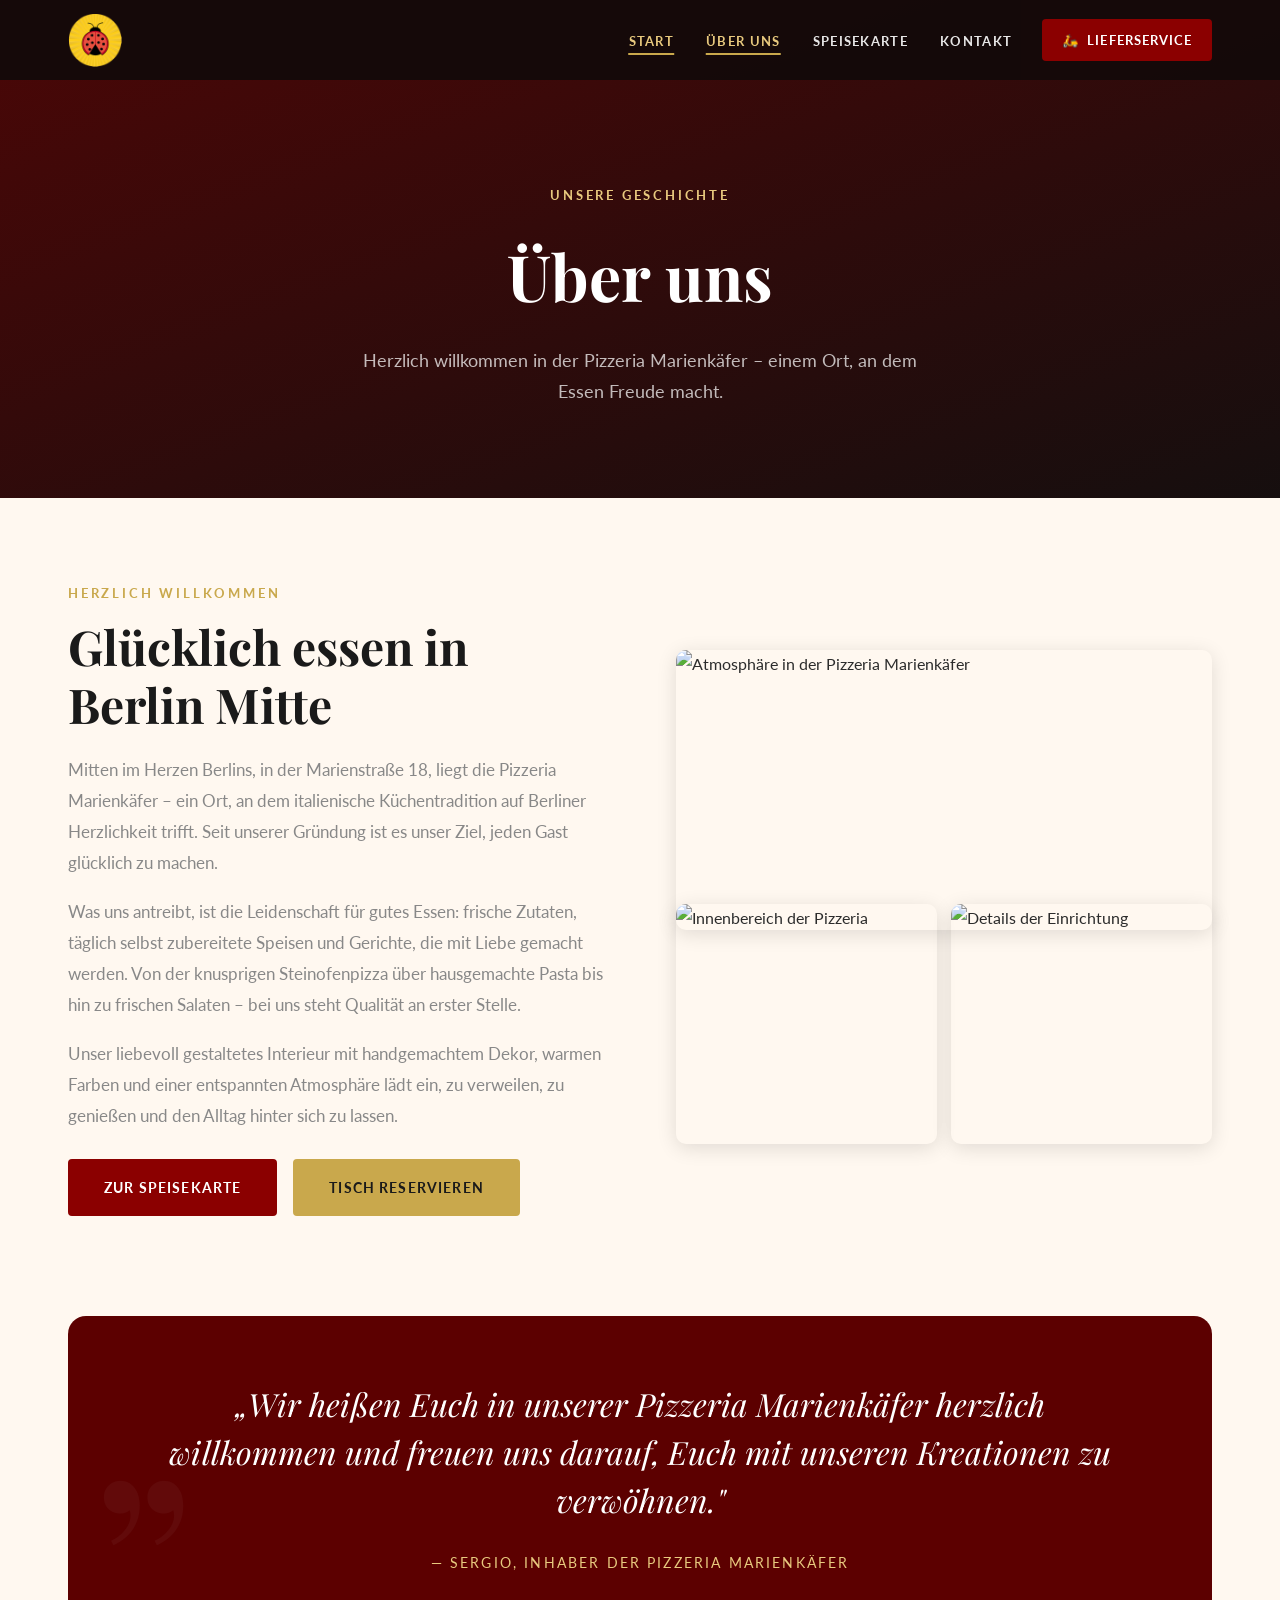
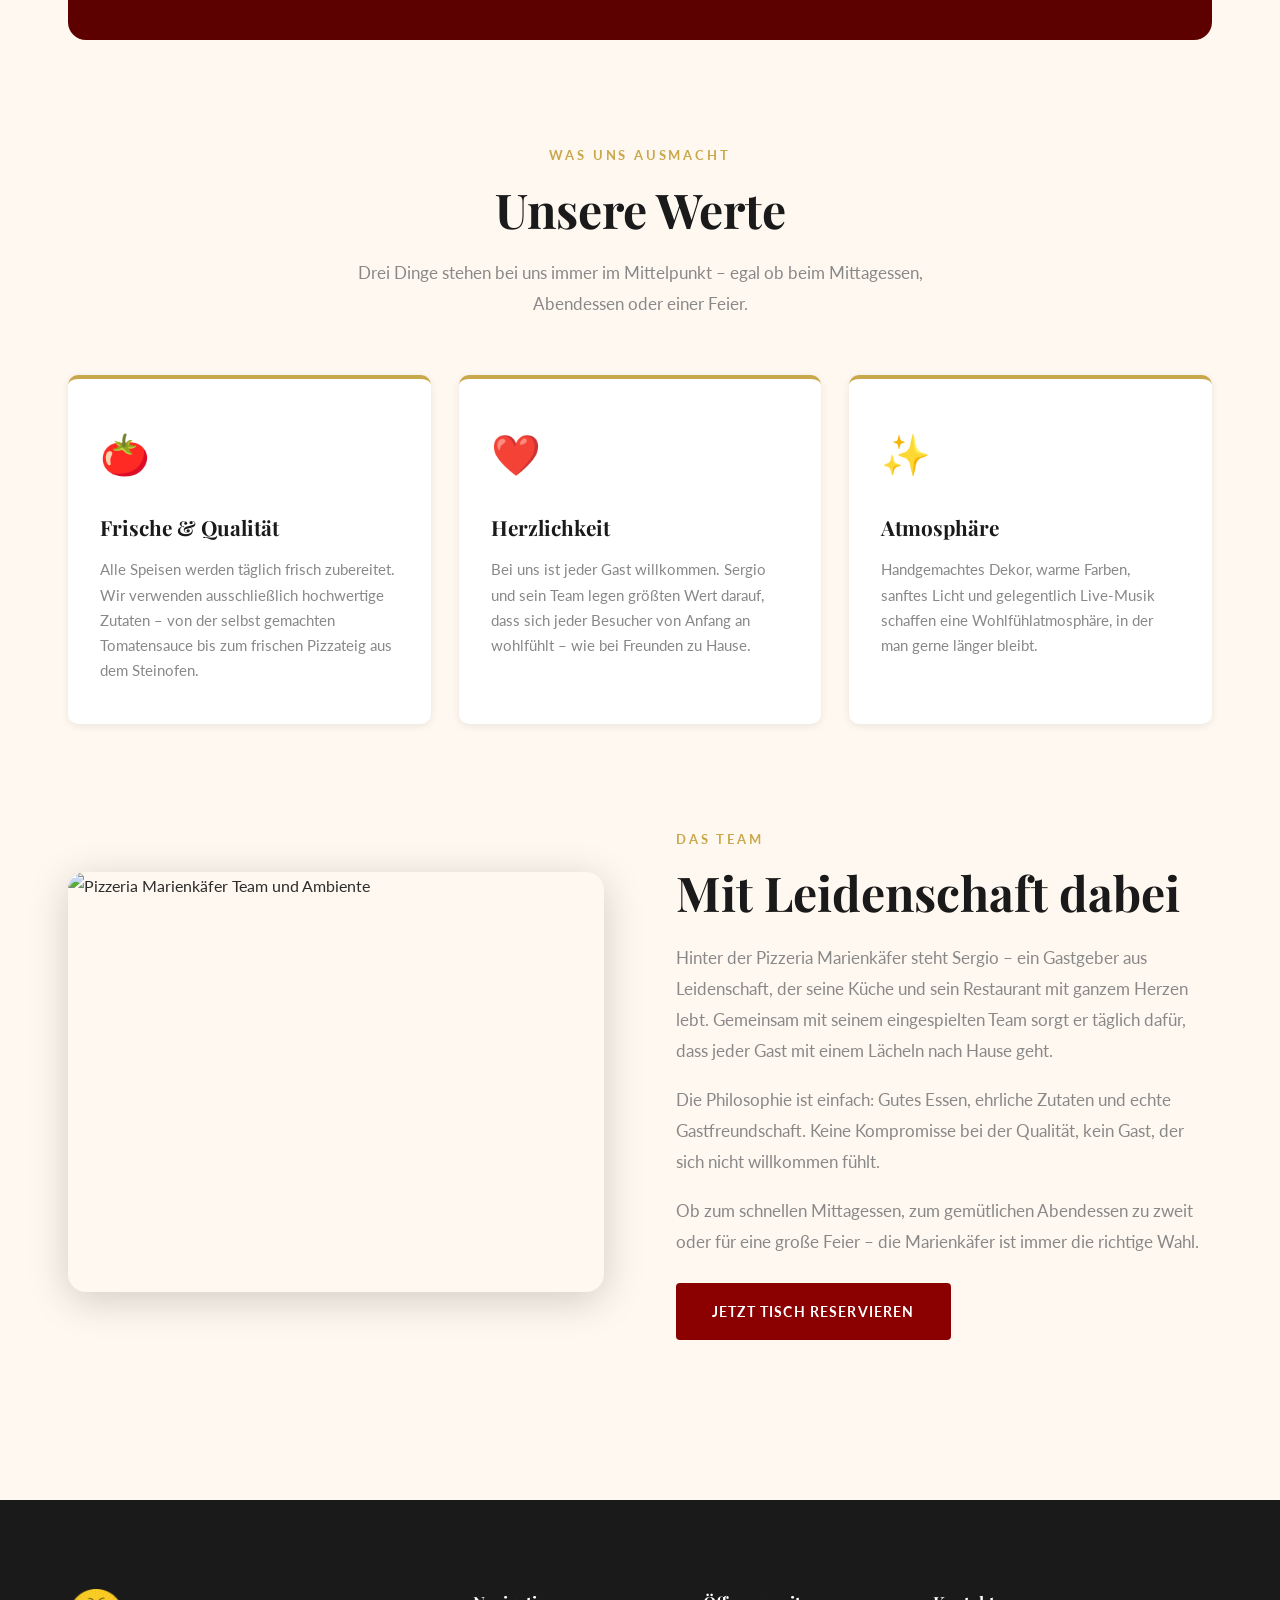
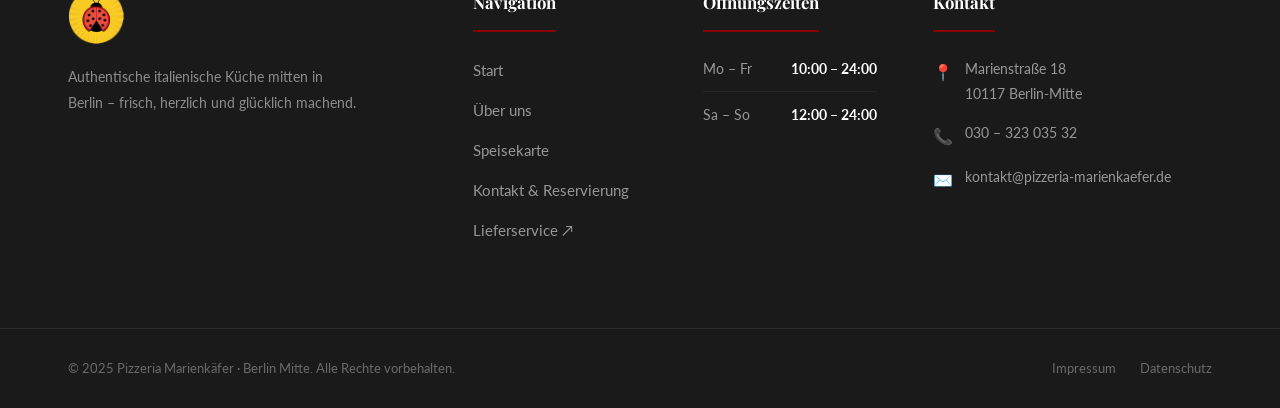
==== about/index.html @ 9558f554 "Initiale Website Pizzeria Marienkäfer Vollständige statische Restaurant-Website mit 6 Seiten: Start," ====
<!DOCTYPE html>
<html lang="de">
<head>
  <meta charset="UTF-8">
  <meta name="viewport" content="width=device-width, initial-scale=1.0">
  <meta name="description" content="Über uns – Pizzeria Marienkäfer Berlin Mitte. Lernen Sie Sergio und sein Team kennen. Frische Küche, herzliche Atmosphäre, mitten in Berlin.">
  <title>Über uns | Pizzeria Marienkäfer Berlin</title>
  <link rel="preconnect" href="https://fonts.googleapis.com">
  <link rel="preconnect" href="https://fonts.gstatic.com" crossorigin>
  <link href="https://fonts.googleapis.com/css2?family=Playfair+Display:ital,wght@0,400;0,600;0,700;1,400&family=Lato:wght@300;400;700&display=swap" rel="stylesheet">
  <link rel="stylesheet" href="../css/style.css">
  <style>
    .about-page { background: var(--bg); padding: 80px 0; }

    .about-intro {
      display: grid;
      grid-template-columns: 1fr 1fr;
      gap: 72px;
      align-items: center;
      margin-bottom: 100px;
    }
    .about-intro-text .section-title { margin-bottom: 20px; }
    .about-intro-text p {
      color: var(--text-muted);
      font-size: 1.05rem;
      margin-bottom: 18px;
      line-height: 1.85;
    }
    .about-intro-images {
      display: grid;
      grid-template-columns: 1fr 1fr;
      grid-template-rows: 240px 240px;
      gap: 14px;
    }
    .about-intro-images img {
      width: 100%; height: 100%;
      object-fit: cover;
      border-radius: var(--radius-md);
      box-shadow: var(--shadow-md);
    }
    .about-intro-images img:first-child {
      grid-column: 1 / -1;
      height: 280px;
    }

    .quote-block {
      background: var(--primary-dark);
      border-radius: var(--radius-lg);
      padding: 64px 80px;
      text-align: center;
      margin-bottom: 100px;
      position: relative;
      overflow: hidden;
    }
    .quote-block::before {
      content: '„';
      font-family: var(--font-heading);
      font-size: 16rem;
      color: rgba(255,255,255,0.04);
      position: absolute;
      top: -40px; left: 20px;
      line-height: 1;
    }
    .quote-block blockquote {
      font-family: var(--font-heading);
      font-style: italic;
      font-size: clamp(1.4rem, 3vw, 2rem);
      color: var(--white);
      line-height: 1.5;
      margin-bottom: 24px;
      position: relative;
      z-index: 1;
    }
    .quote-block cite {
      font-size: 0.9rem;
      color: var(--accent-light);
      font-style: normal;
      letter-spacing: 0.15em;
      text-transform: uppercase;
    }

    .values-section { margin-bottom: 100px; }
    .values-grid {
      display: grid;
      grid-template-columns: repeat(3, 1fr);
      gap: 28px;
      margin-top: 56px;
    }
    .value-card {
      background: var(--white);
      border-radius: var(--radius-md);
      padding: 40px 32px;
      box-shadow: var(--shadow-sm);
      border-top: 4px solid var(--accent);
      transition: all var(--transition);
    }
    .value-card:hover {
      transform: translateY(-6px);
      box-shadow: var(--shadow-md);
    }
    .value-icon { font-size: 2.5rem; margin-bottom: 20px; }
    .value-card h3 {
      font-family: var(--font-heading);
      font-size: 1.3rem;
      color: var(--dark);
      margin-bottom: 12px;
    }
    .value-card p {
      font-size: 0.93rem;
      color: var(--text-muted);
      line-height: 1.7;
    }

    .team-section { margin-bottom: 80px; }
    .team-content {
      display: grid;
      grid-template-columns: 1fr 1fr;
      gap: 72px;
      align-items: center;
    }
    .team-image img {
      width: 100%;
      height: 420px;
      object-fit: cover;
      border-radius: var(--radius-lg);
      box-shadow: var(--shadow-lg);
    }
    .team-text .section-title { margin-bottom: 20px; }
    .team-text p {
      color: var(--text-muted);
      font-size: 1.05rem;
      margin-bottom: 18px;
      line-height: 1.85;
    }

    @media (max-width: 900px) {
      .about-intro   { grid-template-columns: 1fr; }
      .about-intro-images { order: -1; }
      .team-content  { grid-template-columns: 1fr; }
      .values-grid   { grid-template-columns: repeat(2, 1fr); }
      .quote-block   { padding: 48px 32px; }
    }
    @media (max-width: 600px) {
      .values-grid { grid-template-columns: 1fr; }
    }
  </style>
</head>
<body>

  <!-- ===== NAVIGATION ===== -->
  <nav class="navbar solid" id="navbar" role="navigation" aria-label="Hauptnavigation">
    <div class="container">
      <a href="../" class="navbar-brand" aria-label="Zur Startseite">
        <img src="../Bilder/Logo.PNG" alt="Pizzeria Marienkäfer Logo">
      </a>
      <button class="nav-toggle" id="navToggle" aria-expanded="false" aria-label="Menü öffnen">
        <span></span><span></span><span></span>
      </button>
      <ul class="nav-menu" id="navMenu">
        <li><a href="../"             class="nav-link" data-page="home">Start</a></li>
        <li><a href="../about/"       class="nav-link" data-page="about">Über uns</a></li>
        <li><a href="../speisekarte/" class="nav-link" data-page="speisekarte">Speisekarte</a></li>
        <li><a href="../kontakt/"     class="nav-link" data-page="kontakt">Kontakt</a></li>
        <li>
          <a href="https://www.lieferando.de/speisekarte/muckrakers"
             class="btn-liefern nav-link"
             target="_blank" rel="noopener noreferrer">
            🛵&nbsp; Lieferservice
          </a>
        </li>
      </ul>
    </div>
  </nav>

  <!-- ===== PAGE HEADER ===== -->
  <header class="page-header">
    <div class="page-header-bg"
         style="background-image: url('https://www.pizzeria-marienkaefer.de/wp-content/uploads/2022/11/bild2-marien-1024x768.jpeg');"
         role="img" aria-label="Pizzeria Marienkäfer Atmosphäre"></div>
    <div class="page-header-overlay"></div>
    <div class="page-header-content">
      <span class="section-label">Unsere Geschichte</span>
      <h1>Über uns</h1>
      <p>Herzlich willkommen in der Pizzeria Marienkäfer – einem Ort, an dem Essen Freude macht.</p>
    </div>
  </header>

  <!-- ===== CONTENT ===== -->
  <main class="about-page" id="main">
    <div class="container">

      <!-- Intro -->
      <div class="about-intro">
        <div class="about-intro-text fade-in">
          <span class="section-label">Herzlich Willkommen</span>
          <h2 class="section-title">Glücklich essen in Berlin Mitte</h2>
          <p>
            Mitten im Herzen Berlins, in der Marienstraße 18, liegt die Pizzeria Marienkäfer –
            ein Ort, an dem italienische Küchentradition auf Berliner Herzlichkeit trifft.
            Seit unserer Gründung ist es unser Ziel, jeden Gast glücklich zu machen.
          </p>
          <p>
            Was uns antreibt, ist die Leidenschaft für gutes Essen: frische Zutaten, täglich
            selbst zubereitete Speisen und Gerichte, die mit Liebe gemacht werden.
            Von der knusprigen Steinofenpizza über hausgemachte Pasta bis hin zu frischen
            Salaten – bei uns steht Qualität an erster Stelle.
          </p>
          <p>
            Unser liebevoll gestaltetes Interieur mit handgemachtem Dekor, warmen Farben und
            einer entspannten Atmosphäre lädt ein, zu verweilen, zu genießen und den Alltag
            hinter sich zu lassen.
          </p>
          <div style="display:flex; gap:16px; flex-wrap:wrap; margin-top:28px;">
            <a href="../speisekarte/" class="btn btn-primary">Zur Speisekarte</a>
            <a href="../kontakt/" class="btn btn-accent">Tisch reservieren</a>
          </div>
        </div>

        <div class="about-intro-images fade-in delay-2">
          <img src="https://www.pizzeria-marienkaefer.de/wp-content/uploads/2022/11/bild5-marien-1024x768.jpeg"
               alt="Atmosphäre in der Pizzeria Marienkäfer" loading="lazy">
          <img src="https://www.pizzeria-marienkaefer.de/wp-content/uploads/2022/11/bild3-marien.jpeg"
               alt="Innenbereich der Pizzeria" loading="lazy">
          <img src="https://www.pizzeria-marienkaefer.de/wp-content/uploads/2022/11/bild4-marien.jpeg"
               alt="Details der Einrichtung" loading="lazy">
        </div>
      </div>

      <!-- Quote -->
      <div class="quote-block fade-in">
        <blockquote>
          „Wir heißen Euch in unserer Pizzeria Marienkäfer herzlich willkommen
          und freuen uns darauf, Euch mit unseren Kreationen zu verwöhnen."
        </blockquote>
        <cite>— Sergio, Inhaber der Pizzeria Marienkäfer</cite>
      </div>

      <!-- Values -->
      <div class="values-section">
        <div class="text-center fade-in">
          <span class="section-label">Was uns ausmacht</span>
          <h2 class="section-title">Unsere Werte</h2>
          <p class="section-subtitle">Drei Dinge stehen bei uns immer im Mittelpunkt – egal ob beim Mittagessen, Abendessen oder einer Feier.</p>
        </div>
        <div class="values-grid">
          <div class="value-card fade-in delay-1">
            <div class="value-icon">🍅</div>
            <h3>Frische &amp; Qualität</h3>
            <p>
              Alle Speisen werden täglich frisch zubereitet. Wir verwenden ausschließlich
              hochwertige Zutaten – von der selbst gemachten Tomatensauce bis zum frischen
              Pizzateig aus dem Steinofen.
            </p>
          </div>
          <div class="value-card fade-in delay-2">
            <div class="value-icon">❤️</div>
            <h3>Herzlichkeit</h3>
            <p>
              Bei uns ist jeder Gast willkommen. Sergio und sein Team legen größten Wert
              darauf, dass sich jeder Besucher von Anfang an wohlfühlt – wie bei Freunden
              zu Hause.
            </p>
          </div>
          <div class="value-card fade-in delay-3">
            <div class="value-icon">✨</div>
            <h3>Atmosphäre</h3>
            <p>
              Handgemachtes Dekor, warme Farben, sanftes Licht und gelegentlich Live-Musik
              schaffen eine Wohlfühlatmosphäre, in der man gerne länger bleibt.
            </p>
          </div>
        </div>
      </div>

      <!-- Team -->
      <div class="team-section">
        <div class="team-content">
          <div class="team-image fade-in">
            <img src="https://www.pizzeria-marienkaefer.de/wp-content/uploads/2022/11/bild8-marien.jpeg"
                 alt="Pizzeria Marienkäfer Team und Ambiente" loading="lazy">
          </div>
          <div class="team-text fade-in delay-2">
            <span class="section-label">Das Team</span>
            <h2 class="section-title">Mit Leidenschaft dabei</h2>
            <p>
              Hinter der Pizzeria Marienkäfer steht Sergio – ein Gastgeber aus Leidenschaft,
              der seine Küche und sein Restaurant mit ganzem Herzen lebt. Gemeinsam mit
              seinem eingespielten Team sorgt er täglich dafür, dass jeder Gast mit einem
              Lächeln nach Hause geht.
            </p>
            <p>
              Die Philosophie ist einfach: Gutes Essen, ehrliche Zutaten und echte
              Gastfreundschaft. Keine Kompromisse bei der Qualität, kein Gast, der
              sich nicht willkommen fühlt.
            </p>
            <p>
              Ob zum schnellen Mittagessen, zum gemütlichen Abendessen zu zweit oder
              für eine große Feier – die Marienkäfer ist immer die richtige Wahl.
            </p>
            <a href="../kontakt/" class="btn btn-primary" style="margin-top:8px;">
              Jetzt Tisch reservieren
            </a>
          </div>
        </div>
      </div>

    </div>
  </main>

  <!-- ===== FOOTER ===== -->
  <footer class="footer">
    <div class="container">
      <div class="footer-grid">
        <div class="footer-brand">
          <img src="../Bilder/Logo.PNG" alt="Pizzeria Marienkäfer Logo">
          <p>
            Authentische italienische Küche mitten in Berlin –
            frisch, herzlich und glücklich machend.
          </p>
        </div>
        <div class="footer-col">
          <h4>Navigation</h4>
          <ul>
            <li><a href="../">Start</a></li>
            <li><a href="../about/">Über uns</a></li>
            <li><a href="../speisekarte/">Speisekarte</a></li>
            <li><a href="../kontakt/">Kontakt &amp; Reservierung</a></li>
            <li><a href="https://www.lieferando.de/speisekarte/muckrakers" target="_blank" rel="noopener">Lieferservice ↗</a></li>
          </ul>
        </div>
        <div class="footer-col">
          <h4>Öffnungszeiten</h4>
          <div class="hours-row"><span>Mo – Fr</span><strong>10:00 – 24:00</strong></div>
          <div class="hours-row"><span>Sa – So</span><strong>12:00 – 24:00</strong></div>
        </div>
        <div class="footer-col">
          <h4>Kontakt</h4>
          <div class="footer-contact-item">
            <span class="footer-contact-icon">📍</span>
            <span>Marienstraße 18<br>10117 Berlin-Mitte</span>
          </div>
          <div class="footer-contact-item">
            <span class="footer-contact-icon">📞</span>
            <a href="tel:+493032303532">030 – 323 035 32</a>
          </div>
          <div class="footer-contact-item">
            <span class="footer-contact-icon">✉️</span>
            <a href="mailto:kontakt@pizzeria-marienkaefer.de">kontakt@pizzeria-marienkaefer.de</a>
          </div>
        </div>
      </div>
    </div>
    <div class="footer-bottom">
      <div class="container" style="display:flex;justify-content:space-between;align-items:center;flex-wrap:wrap;gap:12px;width:100%;">
        <p>© 2025 Pizzeria Marienkäfer · Berlin Mitte. Alle Rechte vorbehalten.</p>
        <nav class="footer-links">
          <a href="../impressum/">Impressum</a>
          <a href="../datenschutz/">Datenschutz</a>
        </nav>
      </div>
    </div>
  </footer>

  <button class="back-to-top" aria-label="Zum Seitenanfang">↑</button>
  <script src="../js/main.js"></script>
</body>
</html>
---- css/style.css ----
/* ===================================================
   Pizzeria Marienkäfer – Hauptstylesheet
   =================================================== */

/* ===== GOOGLE FONTS ===== */
@import url('https://fonts.googleapis.com/css2?family=Playfair+Display:ital,wght@0,400;0,600;0,700;1,400&family=Lato:wght@300;400;700&display=swap');

/* ===== CSS VARIABLES ===== */
:root {
  --primary:        #8B0000;
  --primary-light:  #B22222;
  --primary-dark:   #5C0000;
  --accent:         #C9A84C;
  --accent-light:   #E8C97E;
  --bg:             #FFF8F0;
  --bg-section:     #F5EDE0;
  --text:           #2C2C2C;
  --text-muted:     #888888;
  --text-light:     #BBBBBB;
  --white:          #FFFFFF;
  --dark:           #1A1A1A;
  --shadow-sm:      0 2px 8px rgba(0,0,0,0.08);
  --shadow-md:      0 4px 20px rgba(0,0,0,0.12);
  --shadow-lg:      0 8px 40px rgba(0,0,0,0.18);
  --radius-sm:      4px;
  --radius-md:      10px;
  --radius-lg:      18px;
  --transition:     0.3s ease;
  --font-heading:   'Playfair Display', Georgia, serif;
  --font-body:      'Lato', 'Helvetica Neue', Arial, sans-serif;
  --nav-height:     80px;
}

/* ===== RESET ===== */
*, *::before, *::after {
  box-sizing: border-box;
  margin: 0;
  padding: 0;
}

html { scroll-behavior: smooth; }

body {
  font-family: var(--font-body);
  background: var(--bg);
  color: var(--text);
  line-height: 1.75;
  overflow-x: hidden;
}

img { max-width: 100%; height: auto; display: block; }
a   { color: inherit; text-decoration: none; }
ul  { list-style: none; }

/* ===== UTILITIES ===== */
.container {
  max-width: 1200px;
  margin: 0 auto;
  padding: 0 28px;
}

.section { padding: 100px 0; }

.section-label {
  display: inline-block;
  font-size: 0.8rem;
  font-weight: 700;
  letter-spacing: 0.22em;
  text-transform: uppercase;
  color: var(--accent);
  margin-bottom: 14px;
}

.section-title {
  font-family: var(--font-heading);
  font-size: clamp(2rem, 4vw, 3rem);
  color: var(--dark);
  line-height: 1.2;
  margin-bottom: 20px;
}

.section-subtitle {
  font-size: 1.05rem;
  color: var(--text-muted);
  max-width: 620px;
  margin-bottom: 48px;
  line-height: 1.8;
}

.text-center { text-align: center; }
.text-center .section-subtitle { margin-left: auto; margin-right: auto; }

/* ===== BUTTONS ===== */
.btn {
  display: inline-flex;
  align-items: center;
  gap: 8px;
  padding: 14px 34px;
  border-radius: var(--radius-sm);
  font-family: var(--font-body);
  font-size: 0.9rem;
  font-weight: 700;
  letter-spacing: 0.08em;
  text-transform: uppercase;
  cursor: pointer;
  transition: all var(--transition);
  border: 2px solid transparent;
  white-space: nowrap;
}

.btn-primary {
  background: var(--primary);
  color: var(--white);
  border-color: var(--primary);
}
.btn-primary:hover {
  background: var(--primary-dark);
  border-color: var(--primary-dark);
  transform: translateY(-2px);
  box-shadow: 0 8px 24px rgba(139,0,0,0.3);
}

.btn-outline {
  background: transparent;
  color: var(--white);
  border-color: rgba(255,255,255,0.8);
}
.btn-outline:hover {
  background: var(--white);
  color: var(--primary);
  border-color: var(--white);
  transform: translateY(-2px);
}

.btn-accent {
  background: var(--accent);
  color: var(--dark);
  border-color: var(--accent);
}
.btn-accent:hover {
  background: var(--accent-light);
  border-color: var(--accent-light);
  transform: translateY(-2px);
  box-shadow: 0 8px 24px rgba(201,168,76,0.35);
}

.btn-dark {
  background: var(--dark);
  color: var(--white);
  border-color: var(--dark);
}
.btn-dark:hover {
  background: var(--primary);
  border-color: var(--primary);
  transform: translateY(-2px);
  box-shadow: 0 8px 24px rgba(139,0,0,0.3);
}

/* ===== NAVIGATION ===== */
.navbar {
  position: fixed;
  top: 0; left: 0; right: 0;
  z-index: 1000;
  height: var(--nav-height);
  transition: background var(--transition), box-shadow var(--transition);
}

.navbar.scrolled {
  background: rgba(20, 10, 10, 0.97);
  backdrop-filter: blur(12px);
  -webkit-backdrop-filter: blur(12px);
  box-shadow: 0 2px 24px rgba(0,0,0,0.25);
}

.navbar.solid {
  background: rgba(20, 10, 10, 0.97);
}

.navbar .container {
  height: 100%;
  display: flex;
  align-items: center;
  justify-content: space-between;
}

.navbar-brand img {
  height: 54px;
  width: auto;
  object-fit: contain;
  transition: opacity var(--transition);
}
.navbar-brand img:hover { opacity: 0.85; }

.nav-menu {
  display: flex;
  align-items: center;
  gap: 4px;
}

.nav-link {
  color: rgba(255,255,255,0.9);
  font-size: 0.82rem;
  font-weight: 700;
  letter-spacing: 0.1em;
  text-transform: uppercase;
  padding: 10px 14px;
  border-radius: var(--radius-sm);
  transition: color var(--transition);
  position: relative;
}

.nav-link::after {
  content: '';
  position: absolute;
  bottom: 4px; left: 50%;
  transform: translateX(-50%);
  width: 0; height: 2px;
  background: var(--accent);
  transition: width var(--transition);
}
.nav-link:hover,
.nav-link.active { color: var(--accent-light); }
.nav-link:hover::after,
.nav-link.active::after { width: calc(100% - 28px); }

.btn-liefern {
  background: var(--primary);
  color: var(--white) !important;
  padding: 10px 20px;
  border-radius: var(--radius-sm);
  font-size: 0.82rem;
  font-weight: 700;
  letter-spacing: 0.08em;
  text-transform: uppercase;
  transition: all var(--transition);
  margin-left: 12px;
  display: flex;
  align-items: center;
  gap: 6px;
}
.btn-liefern::after { display: none !important; }
.btn-liefern:hover {
  background: var(--primary-light);
  transform: translateY(-2px);
  box-shadow: 0 6px 18px rgba(139,0,0,0.35);
  color: var(--white) !important;
}

.nav-toggle {
  display: none;
  flex-direction: column;
  gap: 5px;
  background: none;
  border: none;
  cursor: pointer;
  padding: 8px;
}
.nav-toggle span {
  display: block;
  width: 26px; height: 2px;
  background: var(--white);
  transition: all var(--transition);
  transform-origin: center;
}
.nav-toggle.open span:nth-child(1) { transform: translateY(7px) rotate(45deg); }
.nav-toggle.open span:nth-child(2) { opacity: 0; transform: scaleX(0); }
.nav-toggle.open span:nth-child(3) { transform: translateY(-7px) rotate(-45deg); }

/* ===== HERO ===== */
.hero {
  position: relative;
  height: 100vh;
  min-height: 620px;
  display: flex;
  align-items: center;
  justify-content: center;
  overflow: hidden;
}

.hero-bg {
  position: absolute; inset: 0;
  background-size: cover;
  background-position: center;
  will-change: transform;
}

.hero-overlay {
  position: absolute; inset: 0;
  background: linear-gradient(
    160deg,
    rgba(92, 0, 0, 0.78) 0%,
    rgba(26, 15, 15, 0.62) 60%,
    rgba(26, 26, 26, 0.55) 100%
  );
}

.hero-content {
  position: relative;
  z-index: 2;
  text-align: center;
  color: var(--white);
  padding: 0 24px;
  max-width: 860px;
}

.hero-eyebrow {
  font-size: 0.85rem;
  letter-spacing: 0.35em;
  text-transform: uppercase;
  color: var(--accent-light);
  margin-bottom: 18px;
  font-weight: 400;
}

.hero-content h1 {
  font-family: var(--font-heading);
  font-size: clamp(3rem, 8vw, 6.5rem);
  line-height: 1.05;
  margin-bottom: 18px;
  text-shadow: 0 3px 30px rgba(0,0,0,0.4);
}

.hero-tagline {
  font-family: var(--font-heading);
  font-style: italic;
  font-size: clamp(1rem, 2.5vw, 1.4rem);
  color: rgba(255,255,255,0.82);
  margin-bottom: 52px;
  letter-spacing: 0.05em;
}

.hero-cta {
  display: flex;
  gap: 16px;
  justify-content: center;
  flex-wrap: wrap;
}

.hero-scroll {
  position: absolute;
  bottom: 36px; left: 50%;
  transform: translateX(-50%);
  z-index: 2;
  color: rgba(255,255,255,0.95);
  display: flex;
  flex-direction: column;
  align-items: center;
  gap: 8px;
  cursor: pointer;
  animation: bounceY 2.2s ease-in-out infinite;
  font-size: 0.7rem;
  letter-spacing: 0.2em;
  text-transform: uppercase;
}
.hero-scroll svg { width: 20px; height: 20px; }

@keyframes bounceY {
  0%, 100% { transform: translateX(-50%) translateY(0); }
  50%       { transform: translateX(-50%) translateY(9px); }
}

/* ===== INFO STRIP ===== */
.info-strip {
  background: var(--dark);
  padding: 0;
}

.info-strip .container {
  display: flex;
  align-items: stretch;
  flex-wrap: wrap;
}

.info-item {
  flex: 1;
  min-width: 200px;
  display: flex;
  align-items: center;
  gap: 14px;
  padding: 24px 28px;
  border-right: 1px solid rgba(255,255,255,0.07);
  transition: background var(--transition);
}
.info-item:last-child { border-right: none; }
.info-item:hover { background: rgba(255,255,255,0.04); }

.info-icon {
  width: 42px; height: 42px;
  background: var(--primary);
  border-radius: 50%;
  display: flex;
  align-items: center;
  justify-content: center;
  font-size: 1.1rem;
  flex-shrink: 0;
}

.info-text span {
  display: block;
  font-size: 0.7rem;
  color: rgba(255,255,255,0.45);
  text-transform: uppercase;
  letter-spacing: 0.15em;
  margin-bottom: 3px;
}
.info-text strong {
  font-size: 0.9rem;
  color: var(--white);
  font-weight: 400;
}
.info-text a { color: var(--white); }
.info-text a:hover { color: var(--accent-light); }

/* ===== ABOUT ===== */
.about { background: var(--bg); }

.about-grid {
  display: grid;
  grid-template-columns: 1fr 1fr;
  gap: 80px;
  align-items: center;
}

.about-text .section-title { margin-bottom: 16px; }
.about-text p {
  color: var(--text-muted);
  margin-bottom: 18px;
  font-size: 1.02rem;
}
.about-text .btn { margin-top: 8px; }

.about-images {
  display: grid;
  grid-template-columns: 1fr 1fr;
  grid-template-rows: 220px 220px;
  gap: 14px;
}

.about-images img {
  width: 100%; height: 100%;
  object-fit: cover;
  border-radius: var(--radius-md);
  box-shadow: var(--shadow-md);
}
.about-images img:first-child {
  grid-column: 1 / -1;
  height: 260px;
}

/* ===== HERO RATING ===== */
.hero-rating {
  display: inline-flex;
  align-items: center;
  gap: 12px;
  background: rgba(255,255,255,0.12);
  backdrop-filter: blur(8px);
  border: 1px solid rgba(255,255,255,0.2);
  border-radius: 50px;
  padding: 10px 22px;
  margin-bottom: 36px;
}
.hero-stars {
  color: var(--accent);
  font-size: 1.1rem;
  letter-spacing: 2px;
}
.hero-rating-text {
  font-size: 0.88rem;
  color: rgba(255,255,255,0.9);
  line-height: 1.3;
}
.hero-rating-text strong {
  font-size: 1rem;
  color: var(--white);
}

/* ===== REVIEWS ===== */
.reviews { background: var(--bg-section); }

.reviews-header {
  display: flex;
  align-items: flex-end;
  justify-content: space-between;
  margin-bottom: 56px;
  flex-wrap: wrap;
  gap: 24px;
}

.reviews-score {
  display: flex;
  align-items: center;
  gap: 20px;
  background: var(--white);
  border-radius: var(--radius-md);
  padding: 20px 28px;
  box-shadow: var(--shadow-sm);
  flex-shrink: 0;
}
.reviews-score-number {
  font-family: var(--font-heading);
  font-size: 3.2rem;
  color: var(--primary);
  line-height: 1;
}
.reviews-score-stars {
  color: #F5A623;
  font-size: 1.4rem;
  letter-spacing: 3px;
  display: block;
  margin-bottom: 4px;
}
.reviews-score-label {
  font-size: 0.8rem;
  color: var(--text-muted);
  text-transform: uppercase;
  letter-spacing: 0.1em;
}

.reviews-grid {
  display: grid;
  grid-template-columns: repeat(3, 1fr);
  gap: 24px;
}

.review-card {
  background: var(--white);
  border-radius: var(--radius-md);
  padding: 28px;
  box-shadow: var(--shadow-sm);
  display: flex;
  flex-direction: column;
  gap: 16px;
  transition: all var(--transition);
  border-top: 3px solid transparent;
}
.review-card:hover {
  transform: translateY(-4px);
  box-shadow: var(--shadow-md);
  border-top-color: var(--accent);
}

.review-stars {
  color: #F5A623;
  font-size: 1rem;
  letter-spacing: 2px;
}

.review-text {
  font-size: 0.95rem;
  color: var(--text-muted);
  line-height: 1.75;
  flex: 1;
  font-style: italic;
}
.review-text::before { content: '„'; }
.review-text::after  { content: '"'; }

.review-footer {
  display: flex;
  align-items: center;
  gap: 12px;
  padding-top: 16px;
  border-top: 1px solid rgba(0,0,0,0.06);
}
.review-avatar {
  width: 40px; height: 40px;
  border-radius: 50%;
  background: linear-gradient(135deg, var(--primary), var(--primary-light));
  display: flex; align-items: center; justify-content: center;
  color: var(--white);
  font-weight: 700;
  font-size: 1rem;
  flex-shrink: 0;
}
.review-author strong {
  display: block;
  font-size: 0.9rem;
  color: var(--dark);
}
.review-author span {
  font-size: 0.78rem;
  color: var(--text-light);
}
.review-source {
  margin-left: auto;
  font-size: 0.72rem;
  color: var(--text-light);
  text-transform: uppercase;
  letter-spacing: 0.08em;
}

@media (max-width: 900px) {
  .reviews-grid { grid-template-columns: repeat(2, 1fr); }
  .reviews-header { flex-direction: column; align-items: flex-start; }
}
@media (max-width: 560px) {
  .reviews-grid { grid-template-columns: 1fr; }
}

/* ===== FEATURES ===== */
.features { background: var(--bg-section); }

.features-grid {
  display: grid;
  grid-template-columns: repeat(4, 1fr);
  gap: 28px;
  margin-top: 56px;
}

.feature-card {
  text-align: center;
  padding: 44px 24px 36px;
  background: var(--white);
  border-radius: var(--radius-md);
  box-shadow: var(--shadow-sm);
  transition: all var(--transition);
  border-bottom: 3px solid transparent;
}
.feature-card:hover {
  transform: translateY(-8px);
  box-shadow: var(--shadow-md);
  border-bottom-color: var(--primary);
}

.feature-icon {
  width: 72px; height: 72px;
  background: linear-gradient(145deg, var(--primary), var(--primary-light));
  border-radius: 50%;
  display: flex;
  align-items: center;
  justify-content: center;
  font-size: 1.9rem;
  margin: 0 auto 24px;
}

.feature-card h3 {
  font-family: var(--font-heading);
  font-size: 1.25rem;
  color: var(--dark);
  margin-bottom: 12px;
}
.feature-card p {
  font-size: 0.9rem;
  color: var(--text-muted);
  line-height: 1.65;
}

/* ===== MENU PREVIEW ===== */
.menu-preview { background: var(--bg); }

.menu-preview-grid {
  display: grid;
  grid-template-columns: repeat(3, 1fr);
  gap: 28px;
  margin-bottom: 52px;
}

.menu-preview-card {
  background: var(--white);
  border-radius: var(--radius-md);
  overflow: hidden;
  box-shadow: var(--shadow-sm);
  transition: all var(--transition);
}
.menu-preview-card:hover {
  transform: translateY(-6px);
  box-shadow: var(--shadow-md);
}

.menu-preview-card img {
  width: 100%; height: 220px;
  object-fit: cover;
}

.menu-card-body { padding: 24px; }
.menu-card-body h3 {
  font-family: var(--font-heading);
  font-size: 1.25rem;
  margin-bottom: 8px;
  color: var(--dark);
}
.menu-card-body p {
  font-size: 0.88rem;
  color: var(--text-muted);
  margin-bottom: 20px;
  line-height: 1.55;
}

.menu-card-footer {
  display: flex;
  justify-content: space-between;
  align-items: center;
}
.menu-price {
  font-size: 1.2rem;
  font-weight: 700;
  color: var(--primary);
  font-family: var(--font-heading);
}
.menu-badge {
  font-size: 0.72rem;
  background: var(--bg-section);
  color: var(--text-muted);
  padding: 4px 12px;
  border-radius: 20px;
  text-transform: uppercase;
  letter-spacing: 0.1em;
}

.menu-preview-cta { text-align: center; }

/* ===== SPEZIALITÄTEN ===== */
.spezialitaeten {
  background: var(--primary-dark);
  padding: 88px 0;
}

.spez-grid {
  display: grid;
  grid-template-columns: repeat(3, 1fr);
  gap: 16px;
  margin-top: 56px;
  align-items: center;
}

.spez-item {
  display: flex;
  flex-direction: column;
  align-items: center;
  gap: 20px;
  cursor: pointer;
  text-decoration: none;
  transition: transform 0.4s ease;
}
.spez-item:hover { transform: translateY(-10px); }

.spez-item img {
  width: 100%;
  max-width: 340px;
  height: auto;
  object-fit: contain;
  filter: drop-shadow(0 20px 40px rgba(0,0,0,0.5));
  transition: filter 0.4s ease;
}
.spez-item:hover img {
  filter: drop-shadow(0 28px 48px rgba(0,0,0,0.65));
}

.spez-item span {
  font-family: var(--font-body);
  font-size: 0.95rem;
  font-weight: 700;
  letter-spacing: 0.3em;
  text-transform: uppercase;
  color: var(--white);
}

@media (max-width: 768px) {
  .spez-grid { grid-template-columns: 1fr; gap: 40px; }
  .spez-item img { max-width: 260px; }
}

/* ===== GALLERY ===== */
.gallery { background: var(--bg-section); }

.gallery-grid {
  display: grid;
  grid-template-columns: repeat(3, 1fr);
  grid-auto-rows: 240px;
  gap: 14px;
  margin-top: 56px;
}

.gallery-item {
  overflow: hidden;
  border-radius: var(--radius-md);
  position: relative;
  cursor: pointer;
}
.gallery-item img {
  width: 100%; height: 100%;
  object-fit: cover;
  transition: transform 0.6s cubic-bezier(0.25, 0.46, 0.45, 0.94);
}
.gallery-item:hover img { transform: scale(1.07); }

.gallery-item.wide { grid-column: span 2; }
.gallery-item.tall { grid-row: span 2; }

.gallery-overlay {
  position: absolute; inset: 0;
  background: linear-gradient(to top, rgba(26,26,26,0.7) 0%, transparent 50%);
  opacity: 0;
  transition: opacity var(--transition);
  display: flex;
  align-items: flex-end;
  padding: 20px;
}
.gallery-item:hover .gallery-overlay { opacity: 1; }
.gallery-overlay span {
  color: var(--white);
  font-size: 0.85rem;
  font-weight: 700;
  letter-spacing: 0.05em;
  text-transform: uppercase;
}

/* ===== EVENTS ===== */
.events {
  background: var(--primary-dark);
  position: relative;
  overflow: hidden;
}
.events::before {
  content: '';
  position: absolute; inset: 0;
  background: url('https://www.pizzeria-marienkaefer.de/wp-content/uploads/2020/07/bg-image-cake-and-coffee.png') center/cover;
  opacity: 0.06;
}
.events .section-title { color: var(--white); }
.events .section-subtitle { color: rgba(255,255,255,0.7); }

.events-grid {
  display: grid;
  grid-template-columns: repeat(3, 1fr);
  gap: 28px;
  margin-top: 0;
  margin-bottom: 52px;
}

.event-card {
  background: rgba(255,255,255,0.07);
  border: 1px solid rgba(255,255,255,0.13);
  border-radius: var(--radius-md);
  padding: 36px 28px;
  text-align: center;
  transition: all var(--transition);
}
.event-card:hover {
  background: rgba(255,255,255,0.13);
  transform: translateY(-6px);
  border-color: rgba(201,168,76,0.4);
}

.event-icon { font-size: 2.8rem; margin-bottom: 18px; }
.event-card h3 {
  font-family: var(--font-heading);
  font-size: 1.3rem;
  color: var(--accent-light);
  margin-bottom: 12px;
}
.event-card p {
  font-size: 0.9rem;
  color: rgba(255,255,255,0.65);
  line-height: 1.65;
}

/* ===== DELIVERY CTA ===== */
.delivery-cta {
  background: linear-gradient(135deg, var(--accent) 0%, var(--accent-light) 100%);
  padding: 88px 0;
  text-align: center;
}
.delivery-cta h2 {
  font-family: var(--font-heading);
  font-size: clamp(2rem, 4vw, 3rem);
  color: var(--dark);
  margin-bottom: 16px;
}
.delivery-cta p {
  font-size: 1.08rem;
  color: rgba(26,26,26,0.72);
  margin-bottom: 36px;
  max-width: 520px;
  margin-left: auto;
  margin-right: auto;
}

/* ===== FOOTER ===== */
.footer {
  background: var(--dark);
  color: rgba(255,255,255,0.75);
  padding: 88px 0 0;
}

.footer-grid {
  display: grid;
  grid-template-columns: 2fr 1fr 1fr 1.6fr;
  gap: 56px;
  margin-bottom: 72px;
}

.footer-brand img {
  height: 56px;
  margin-bottom: 20px;
}
.footer-brand p {
  font-size: 0.9rem;
  line-height: 1.8;
  color: rgba(255,255,255,0.5);
  max-width: 290px;
}

.footer-col h4 {
  font-family: var(--font-heading);
  font-size: 1.05rem;
  color: var(--white);
  margin-bottom: 24px;
  padding-bottom: 12px;
  border-bottom: 2px solid var(--primary);
  display: inline-block;
}
.footer-col ul li { margin-bottom: 12px; }
.footer-col ul li a {
  color: rgba(255,255,255,0.55);
  font-size: 0.92rem;
  transition: color var(--transition);
}
.footer-col ul li a:hover { color: var(--accent-light); }

.hours-row {
  display: flex;
  justify-content: space-between;
  font-size: 0.9rem;
  margin-bottom: 10px;
  color: rgba(255,255,255,0.55);
  border-bottom: 1px solid rgba(255,255,255,0.06);
  padding-bottom: 10px;
}
.hours-row:last-child { border-bottom: none; padding-bottom: 0; }
.hours-row strong { color: var(--white); }

.footer-contact-item {
  display: flex;
  align-items: flex-start;
  gap: 12px;
  margin-bottom: 14px;
  font-size: 0.9rem;
  color: rgba(255,255,255,0.55);
}
.footer-contact-icon {
  color: var(--accent);
  font-size: 1rem;
  flex-shrink: 0;
  margin-top: 2px;
}
.footer-contact-item a { color: rgba(255,255,255,0.55); }
.footer-contact-item a:hover { color: var(--accent-light); }

.footer-bottom {
  border-top: 1px solid rgba(255,255,255,0.08);
  padding: 28px 0;
  display: flex;
  justify-content: space-between;
  align-items: center;
  flex-wrap: wrap;
  gap: 12px;
}
.footer-bottom p {
  font-size: 0.82rem;
  color: rgba(255,255,255,0.35);
}
.footer-links { display: flex; gap: 24px; }
.footer-links a {
  font-size: 0.82rem;
  color: rgba(255,255,255,0.35);
  transition: color var(--transition);
}
.footer-links a:hover { color: var(--accent-light); }

/* ===== PAGE HEADER ===== */
.page-header {
  position: relative;
  padding: 180px 0 90px;
  text-align: center;
  overflow: hidden;
  background: var(--dark);
}
.page-header-bg {
  position: absolute; inset: 0;
  background-size: cover;
  background-position: center;
}
.page-header-overlay {
  position: absolute; inset: 0;
  background: linear-gradient(160deg, rgba(92,0,0,0.75) 0%, rgba(20,10,10,0.72) 100%);
}
.page-header-content {
  position: relative;
  z-index: 2;
  color: var(--white);
}
.page-header-content .section-label { color: var(--accent-light); }
.page-header-content h1 {
  font-family: var(--font-heading);
  font-size: clamp(2.5rem, 5vw, 4.2rem);
  margin-bottom: 14px;
}
.page-header-content p {
  font-size: 1.1rem;
  color: rgba(255,255,255,0.72);
  max-width: 560px;
  margin: 0 auto;
}

/* ===== MENU PAGE ===== */
.menu-page { background: var(--bg); padding: 80px 0; }

.menu-tabs {
  display: flex;
  gap: 0;
  flex-wrap: wrap;
  margin-bottom: 52px;
  background: var(--white);
  border-radius: var(--radius-md);
  box-shadow: var(--shadow-sm);
  overflow: hidden;
}
.menu-tab {
  background: none;
  border: none;
  font-family: var(--font-body);
  font-size: 0.82rem;
  font-weight: 700;
  letter-spacing: 0.1em;
  text-transform: uppercase;
  color: var(--text-muted);
  padding: 16px 22px;
  cursor: pointer;
  transition: all var(--transition);
  border-bottom: 3px solid transparent;
  flex: 1;
  text-align: center;
}
.menu-tab:hover { color: var(--primary); background: var(--bg); }
.menu-tab.active {
  color: var(--primary);
  background: var(--bg);
  border-bottom-color: var(--primary);
}

.menu-panel { display: none; }
.menu-panel.active { display: block; animation: fadeUp 0.4s ease; }

@keyframes fadeUp {
  from { opacity: 0; transform: translateY(16px); }
  to   { opacity: 1; transform: translateY(0); }
}

.menu-section-heading {
  font-family: var(--font-heading);
  font-size: 1.9rem;
  color: var(--primary);
  margin-bottom: 32px;
  padding-bottom: 16px;
  border-bottom: 2px solid var(--accent);
  display: flex;
  align-items: center;
  gap: 12px;
}

.menu-items-grid {
  display: grid;
  grid-template-columns: repeat(2, 1fr);
  gap: 20px;
}

.menu-item {
  background: var(--white);
  border-radius: var(--radius-md);
  padding: 22px 24px;
  box-shadow: var(--shadow-sm);
  display: flex;
  justify-content: space-between;
  align-items: flex-start;
  gap: 16px;
  transition: all var(--transition);
  border-left: 3px solid transparent;
}
.menu-item:hover {
  box-shadow: var(--shadow-md);
  transform: translateY(-2px);
  border-left-color: var(--accent);
}

.menu-item-info { flex: 1; }
.menu-item-name {
  font-family: var(--font-heading);
  font-size: 1.05rem;
  color: var(--dark);
  margin-bottom: 5px;
}
.menu-item-desc {
  font-size: 0.85rem;
  color: var(--text-muted);
  line-height: 1.5;
}
.menu-item-price {
  font-size: 1.1rem;
  font-weight: 700;
  color: var(--primary);
  white-space: nowrap;
  flex-shrink: 0;
  font-family: var(--font-heading);
}

.drinks-grid {
  display: grid;
  grid-template-columns: repeat(3, 1fr);
  gap: 32px;
}
.drinks-category h3 {
  font-family: var(--font-heading);
  font-size: 1.2rem;
  color: var(--dark);
  margin-bottom: 16px;
  padding-bottom: 10px;
  border-bottom: 1px solid rgba(0,0,0,0.1);
}
.drink-item {
  display: flex;
  justify-content: space-between;
  align-items: center;
  padding: 8px 0;
  border-bottom: 1px dotted rgba(0,0,0,0.08);
  font-size: 0.9rem;
}
.drink-item span { color: var(--text-muted); }
.drink-item strong {
  color: var(--primary);
  font-weight: 700;
  white-space: nowrap;
  margin-left: 12px;
}

.delivery-banner-menu {
  background: linear-gradient(135deg, var(--primary), var(--primary-light));
  color: var(--white);
  border-radius: var(--radius-md);
  padding: 40px;
  text-align: center;
  margin-top: 64px;
}
.delivery-banner-menu h3 {
  font-family: var(--font-heading);
  font-size: 1.9rem;
  margin-bottom: 12px;
}
.delivery-banner-menu p {
  color: rgba(255,255,255,0.82);
  margin-bottom: 28px;
  font-size: 1rem;
}

/* ===== CONTACT PAGE ===== */
.contact-page { background: var(--bg); padding: 80px 0; }

.contact-grid {
  display: grid;
  grid-template-columns: 1.6fr 1fr;
  gap: 56px;
  align-items: start;
}

.contact-form-wrap {
  background: var(--white);
  border-radius: var(--radius-lg);
  padding: 52px;
  box-shadow: var(--shadow-md);
}
.contact-form-wrap h2 {
  font-family: var(--font-heading);
  font-size: 2.1rem;
  margin-bottom: 8px;
  color: var(--dark);
}
.contact-form-wrap > p {
  color: var(--text-muted);
  margin-bottom: 36px;
  font-size: 1rem;
}

.form-group { margin-bottom: 24px; }
.form-group label {
  display: block;
  font-size: 0.78rem;
  font-weight: 700;
  letter-spacing: 0.1em;
  text-transform: uppercase;
  color: var(--text);
  margin-bottom: 8px;
}
.form-group input,
.form-group textarea {
  width: 100%;
  padding: 14px 18px;
  border: 2px solid rgba(0,0,0,0.1);
  border-radius: var(--radius-md);
  font-family: var(--font-body);
  font-size: 0.97rem;
  color: var(--text);
  background: var(--bg);
  transition: border-color var(--transition), box-shadow var(--transition);
  outline: none;
}
.form-group input:focus,
.form-group textarea:focus {
  border-color: var(--primary);
  box-shadow: 0 0 0 4px rgba(139,0,0,0.08);
}
.form-group textarea { resize: vertical; min-height: 148px; }

.form-row {
  display: grid;
  grid-template-columns: 1fr 1fr;
  gap: 16px;
}

.form-success,
.form-error {
  padding: 16px 20px;
  border-radius: var(--radius-md);
  margin-bottom: 24px;
  display: none;
  font-size: 0.95rem;
}
.form-success { background: #d4edda; border: 1px solid #c3e6cb; color: #155724; }
.form-error   { background: #f8d7da; border: 1px solid #f5c6cb; color: #721c24; }

.contact-info-stack { display: flex; flex-direction: column; gap: 20px; }

.contact-card {
  background: var(--white);
  border-radius: var(--radius-md);
  padding: 26px;
  box-shadow: var(--shadow-sm);
  display: flex;
  align-items: flex-start;
  gap: 16px;
}
.contact-card-icon {
  width: 48px; height: 48px;
  background: linear-gradient(145deg, var(--primary), var(--primary-light));
  border-radius: var(--radius-sm);
  display: flex; align-items: center; justify-content: center;
  font-size: 1.3rem;
  flex-shrink: 0;
  color: var(--white);
}
.contact-card-body h4 {
  font-family: var(--font-heading);
  font-size: 1.05rem;
  color: var(--dark);
  margin-bottom: 6px;
}
.contact-card-body p,
.contact-card-body a {
  font-size: 0.93rem;
  color: var(--text-muted);
  line-height: 1.65;
}
.contact-card-body a:hover { color: var(--primary); }

.hours-table { width: 100%; border-collapse: collapse; }
.hours-table tr td { padding: 7px 0; font-size: 0.9rem; color: var(--text-muted); }
.hours-table tr td:last-child { text-align: right; font-weight: 700; color: var(--text); }
.hours-table tr:not(:last-child) td { border-bottom: 1px dotted rgba(0,0,0,0.08); }

/* ===== LEGAL PAGES ===== */
.legal-page { background: var(--bg); padding: 80px 0; }

.legal-content {
  max-width: 820px;
  margin: 0 auto;
  background: var(--white);
  border-radius: var(--radius-lg);
  padding: 64px 72px;
  box-shadow: var(--shadow-sm);
}
.legal-content h2 {
  font-family: var(--font-heading);
  font-size: 1.65rem;
  color: var(--primary);
  margin: 40px 0 16px;
}
.legal-content h2:first-child { margin-top: 0; }
.legal-content h3 {
  font-family: var(--font-heading);
  font-size: 1.2rem;
  color: var(--dark);
  margin: 28px 0 12px;
}
.legal-content p {
  color: var(--text-muted);
  margin-bottom: 16px;
  line-height: 1.85;
  font-size: 0.97rem;
}
.legal-content ul {
  list-style: disc;
  padding-left: 28px;
  color: var(--text-muted);
  margin-bottom: 16px;
}
.legal-content ul li { margin-bottom: 8px; font-size: 0.97rem; }
.legal-content a { color: var(--primary); text-decoration: underline; }

/* ===== ANIMATIONS ===== */
.fade-in {
  opacity: 0;
  transform: translateY(28px);
  transition: opacity 0.65s ease, transform 0.65s ease;
}
.fade-in.visible { opacity: 1; transform: translateY(0); }
.delay-1 { transition-delay: 0.1s; }
.delay-2 { transition-delay: 0.2s; }
.delay-3 { transition-delay: 0.3s; }
.delay-4 { transition-delay: 0.4s; }

/* ===== BACK TO TOP ===== */
.back-to-top {
  position: fixed;
  bottom: 32px; right: 32px;
  width: 46px; height: 46px;
  background: var(--primary);
  color: var(--white);
  border: none;
  border-radius: 50%;
  font-size: 1.3rem;
  cursor: pointer;
  box-shadow: var(--shadow-md);
  display: flex;
  align-items: center;
  justify-content: center;
  opacity: 0;
  transform: translateY(12px);
  transition: all var(--transition);
  z-index: 999;
}
.back-to-top.visible { opacity: 1; transform: translateY(0); }
.back-to-top:hover { background: var(--primary-dark); transform: translateY(-2px); }

/* ===== RESPONSIVE ===== */
@media (max-width: 1024px) {
  .features-grid { grid-template-columns: repeat(2, 1fr); }
  .footer-grid   { grid-template-columns: 1fr 1fr; gap: 40px; }
  .about-grid    { gap: 48px; }
  .drinks-grid   { grid-template-columns: repeat(2, 1fr); }
}

@media (max-width: 900px) {
  .about-grid        { grid-template-columns: 1fr; }
  .about-images      { order: -1; }
  .menu-preview-grid { grid-template-columns: repeat(2, 1fr); }
  .contact-grid      { grid-template-columns: 1fr; }
  .events-grid       { grid-template-columns: repeat(2, 1fr); }
}

@media (max-width: 768px) {
  :root { --nav-height: 70px; }
  .section { padding: 72px 0; }

  .nav-menu {
    position: fixed;
    top: var(--nav-height); left: 0; right: 0;
    background: rgba(20, 10, 10, 0.98);
    flex-direction: column;
    align-items: stretch;
    padding: 20px 24px 32px;
    gap: 4px;
    transform: translateY(-120%);
    opacity: 0;
    pointer-events: none;
    transition: all 0.4s cubic-bezier(0.16, 1, 0.3, 1);
  }
  .nav-menu.open {
    transform: translateY(0);
    opacity: 1;
    pointer-events: all;
  }
  .nav-link { padding: 13px 16px; text-align: center; font-size: 0.88rem; }
  .btn-liefern { text-align: center; margin-left: 0; padding: 14px 20px; }
  .nav-toggle { display: flex; }

  .hero-cta { flex-direction: column; align-items: center; }
  .info-strip .container { flex-direction: column; }
  .info-item { border-right: none; border-bottom: 1px solid rgba(255,255,255,0.07); width: 100%; }
  .info-item:last-child { border-bottom: none; }

  .about-images { grid-template-rows: auto; }
  .about-images img:first-child { height: 220px; }

  .features-grid    { grid-template-columns: 1fr; }
  .menu-preview-grid { grid-template-columns: 1fr; }
  .gallery-grid     { grid-template-columns: repeat(2, 1fr); grid-auto-rows: 180px; }
  .gallery-item.wide  { grid-column: span 2; }
  .gallery-item.tall  { grid-row: span 1; }
  .events-grid      { grid-template-columns: 1fr; }
  .footer-grid      { grid-template-columns: 1fr; gap: 32px; }
  .footer-bottom    { flex-direction: column; text-align: center; }
  .menu-items-grid  { grid-template-columns: 1fr; }
  .drinks-grid      { grid-template-columns: 1fr; }
  .menu-tabs .menu-tab { flex: none; }
  .menu-tabs        { gap: 4px; flex-wrap: wrap; padding: 12px; background: none; box-shadow: none; }
  .menu-tab         { background: var(--white); border-radius: var(--radius-sm); box-shadow: var(--shadow-sm); }
  .contact-form-wrap { padding: 32px 24px; }
  .form-row         { grid-template-columns: 1fr; }
  .legal-content    { padding: 36px 28px; }
  .back-to-top      { bottom: 20px; right: 20px; }
}

@media (max-width: 480px) {
  .gallery-grid { grid-template-columns: 1fr; grid-auto-rows: 200px; }
  .gallery-item.wide { grid-column: 1; }
}
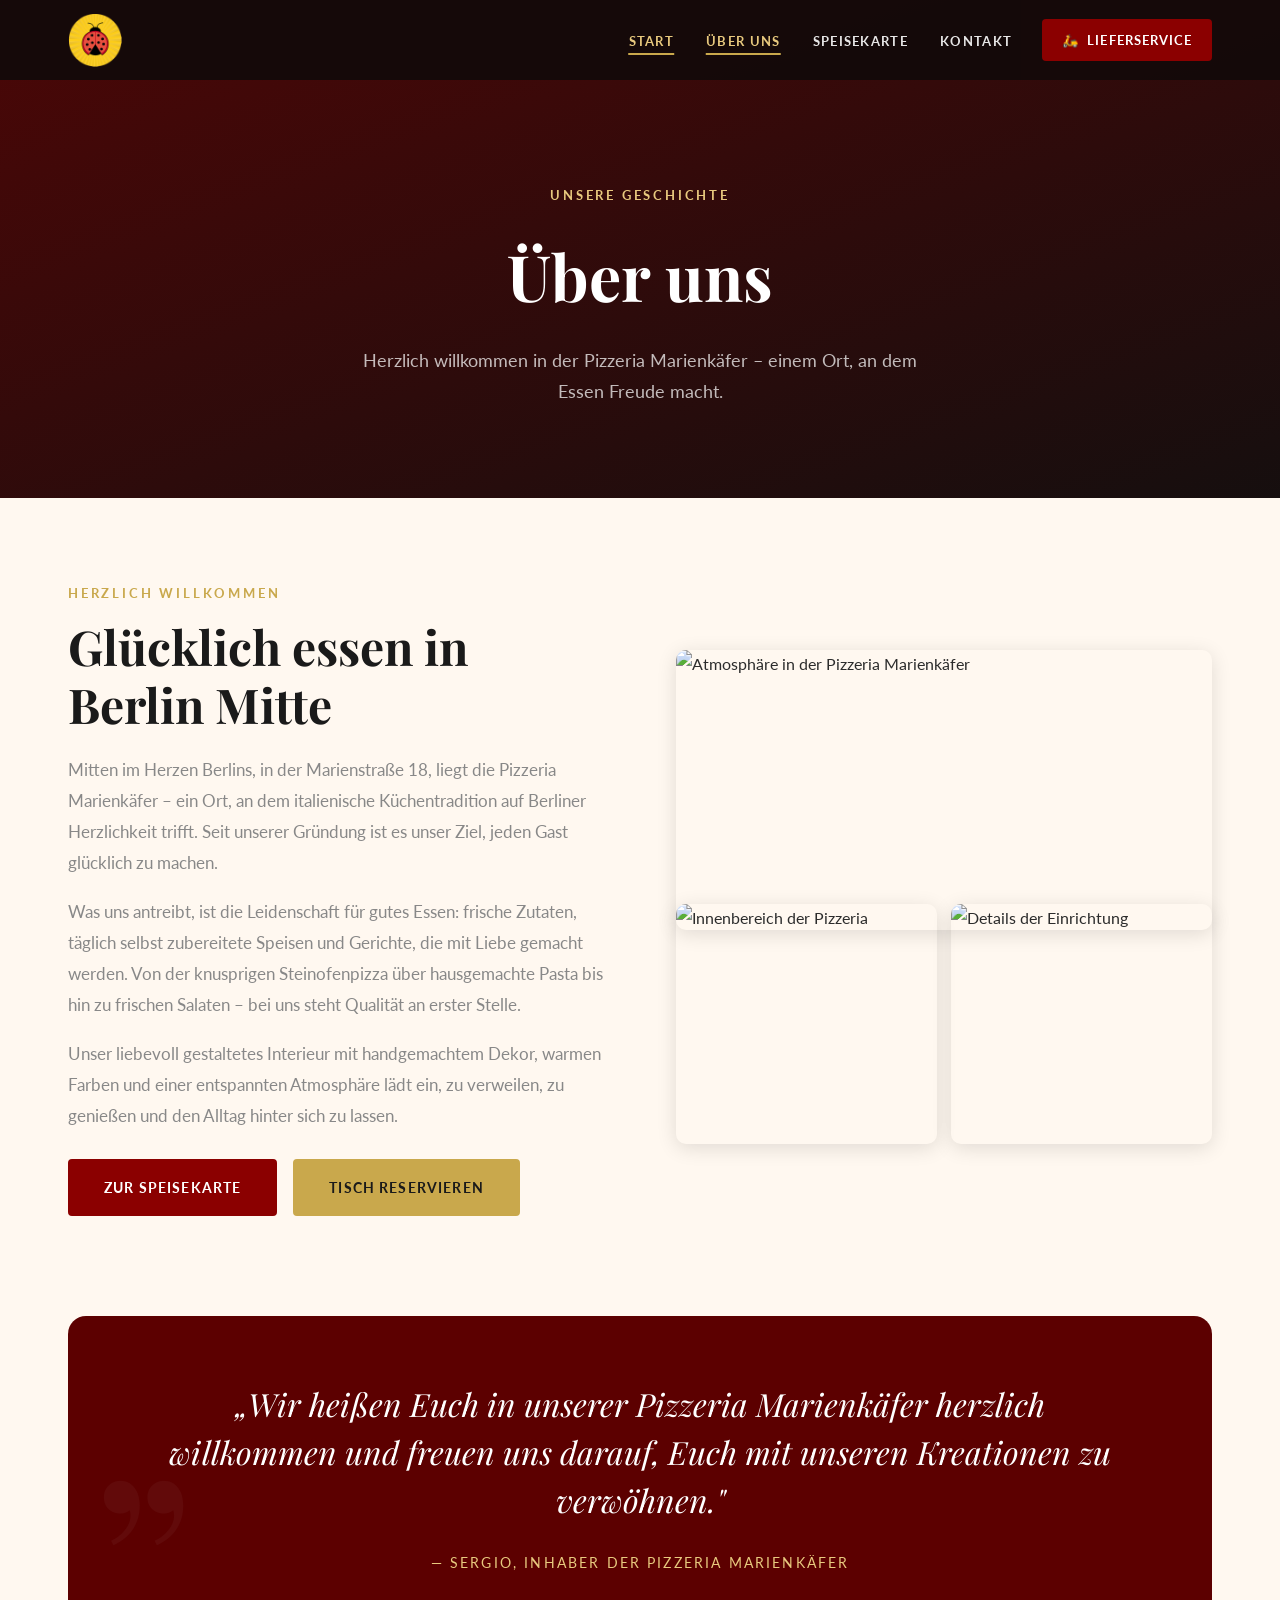
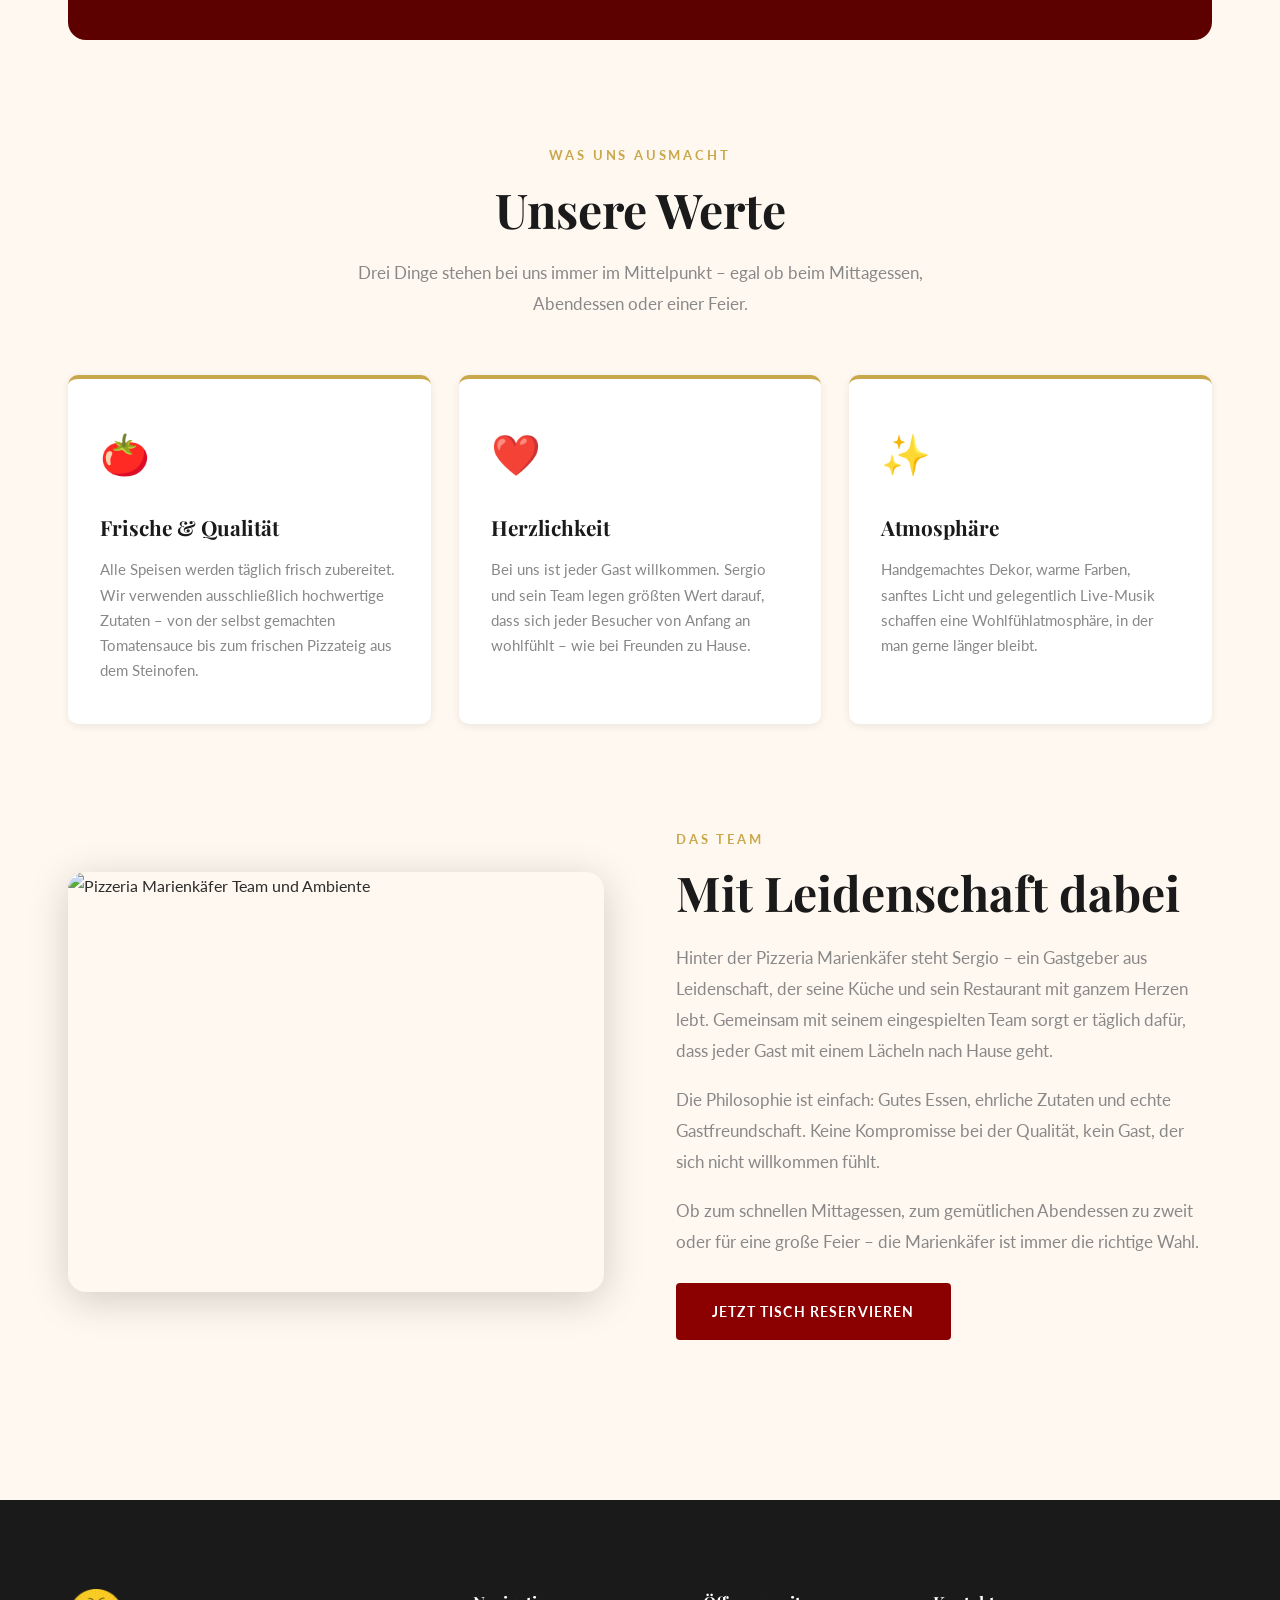
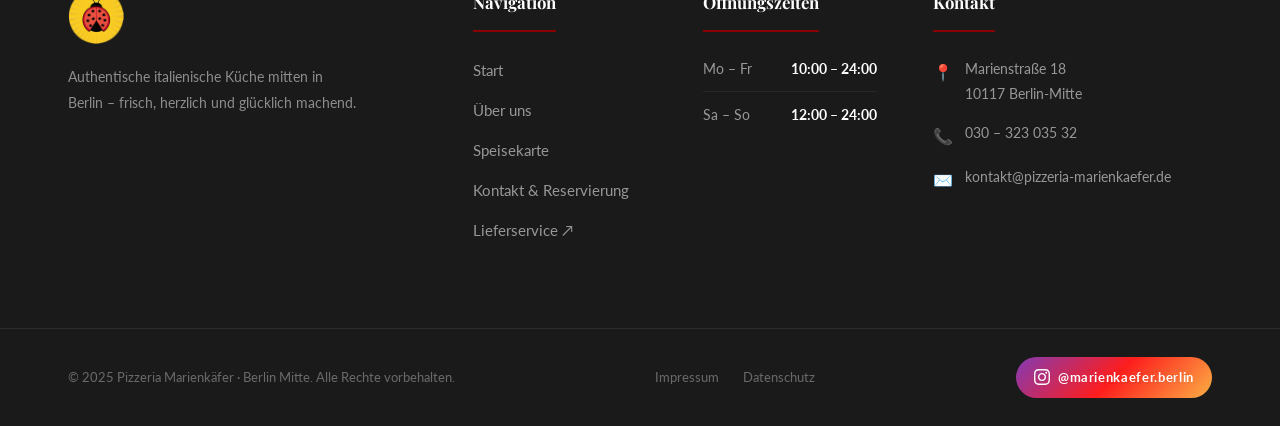
==== commit c3447e21: "Instagram-Button im Footer aller Seiten hinzugefügt" ====
--- a/about/index.html
+++ b/about/index.html
@@ -357,6 +357,10 @@
           <a href="../impressum/">Impressum</a>
           <a href="../datenschutz/">Datenschutz</a>
         </nav>
+        <a href="https://www.instagram.com/marienkaefer.berlin/" target="_blank" rel="noopener noreferrer" class="insta-btn">
+          <svg width="16" height="16" viewBox="0 0 24 24" fill="currentColor"><path d="M12 2.163c3.204 0 3.584.012 4.85.07 3.252.148 4.771 1.691 4.919 4.919.058 1.265.069 1.645.069 4.849 0 3.205-.012 3.584-.069 4.849-.149 3.225-1.664 4.771-4.919 4.919-1.266.058-1.644.07-4.85.07-3.204 0-3.584-.012-4.849-.07-3.26-.149-4.771-1.699-4.919-4.92-.058-1.265-.07-1.644-.07-4.849 0-3.204.013-3.583.07-4.849.149-3.227 1.664-4.771 4.919-4.919 1.266-.057 1.645-.069 4.849-.069zm0-2.163c-3.259 0-3.667.014-4.947.072-4.358.2-6.78 2.618-6.98 6.98-.059 1.281-.073 1.689-.073 4.948 0 3.259.014 3.668.072 4.948.2 4.358 2.618 6.78 6.98 6.98 1.281.058 1.689.072 4.948.072 3.259 0 3.668-.014 4.948-.072 4.354-.2 6.782-2.618 6.979-6.98.059-1.28.073-1.689.073-4.948 0-3.259-.014-3.667-.072-4.947-.196-4.354-2.617-6.78-6.979-6.98-1.281-.059-1.69-.073-4.949-.073zm0 5.838c-3.403 0-6.162 2.759-6.162 6.162s2.759 6.163 6.162 6.163 6.162-2.759 6.162-6.163c0-3.403-2.759-6.162-6.162-6.162zm0 10.162c-2.209 0-4-1.79-4-4 0-2.209 1.791-4 4-4s4 1.791 4 4c0 2.21-1.791 4-4 4zm6.406-11.845c-.796 0-1.441.645-1.441 1.44s.645 1.44 1.441 1.44c.795 0 1.439-.645 1.439-1.44s-.644-1.44-1.439-1.44z"/></svg>
+          @marienkaefer.berlin
+        </a>
       </div>
     </div>
   </footer>
--- a/css/style.css
+++ b/css/style.css
@@ -968,6 +968,26 @@
 }
 .footer-links a:hover { color: var(--accent-light); }
 
+.insta-btn {
+  display: inline-flex;
+  align-items: center;
+  gap: 8px;
+  background: linear-gradient(135deg, #833ab4, #fd1d1d, #fcb045);
+  color: var(--white) !important;
+  padding: 9px 18px;
+  border-radius: 50px;
+  font-size: 0.82rem;
+  font-weight: 700;
+  letter-spacing: 0.05em;
+  transition: all var(--transition);
+  white-space: nowrap;
+}
+.insta-btn:hover {
+  opacity: 0.88;
+  transform: translateY(-2px);
+  box-shadow: 0 6px 20px rgba(253,29,29,0.35);
+}
+
 /* ===== PAGE HEADER ===== */
 .page-header {
   position: relative;
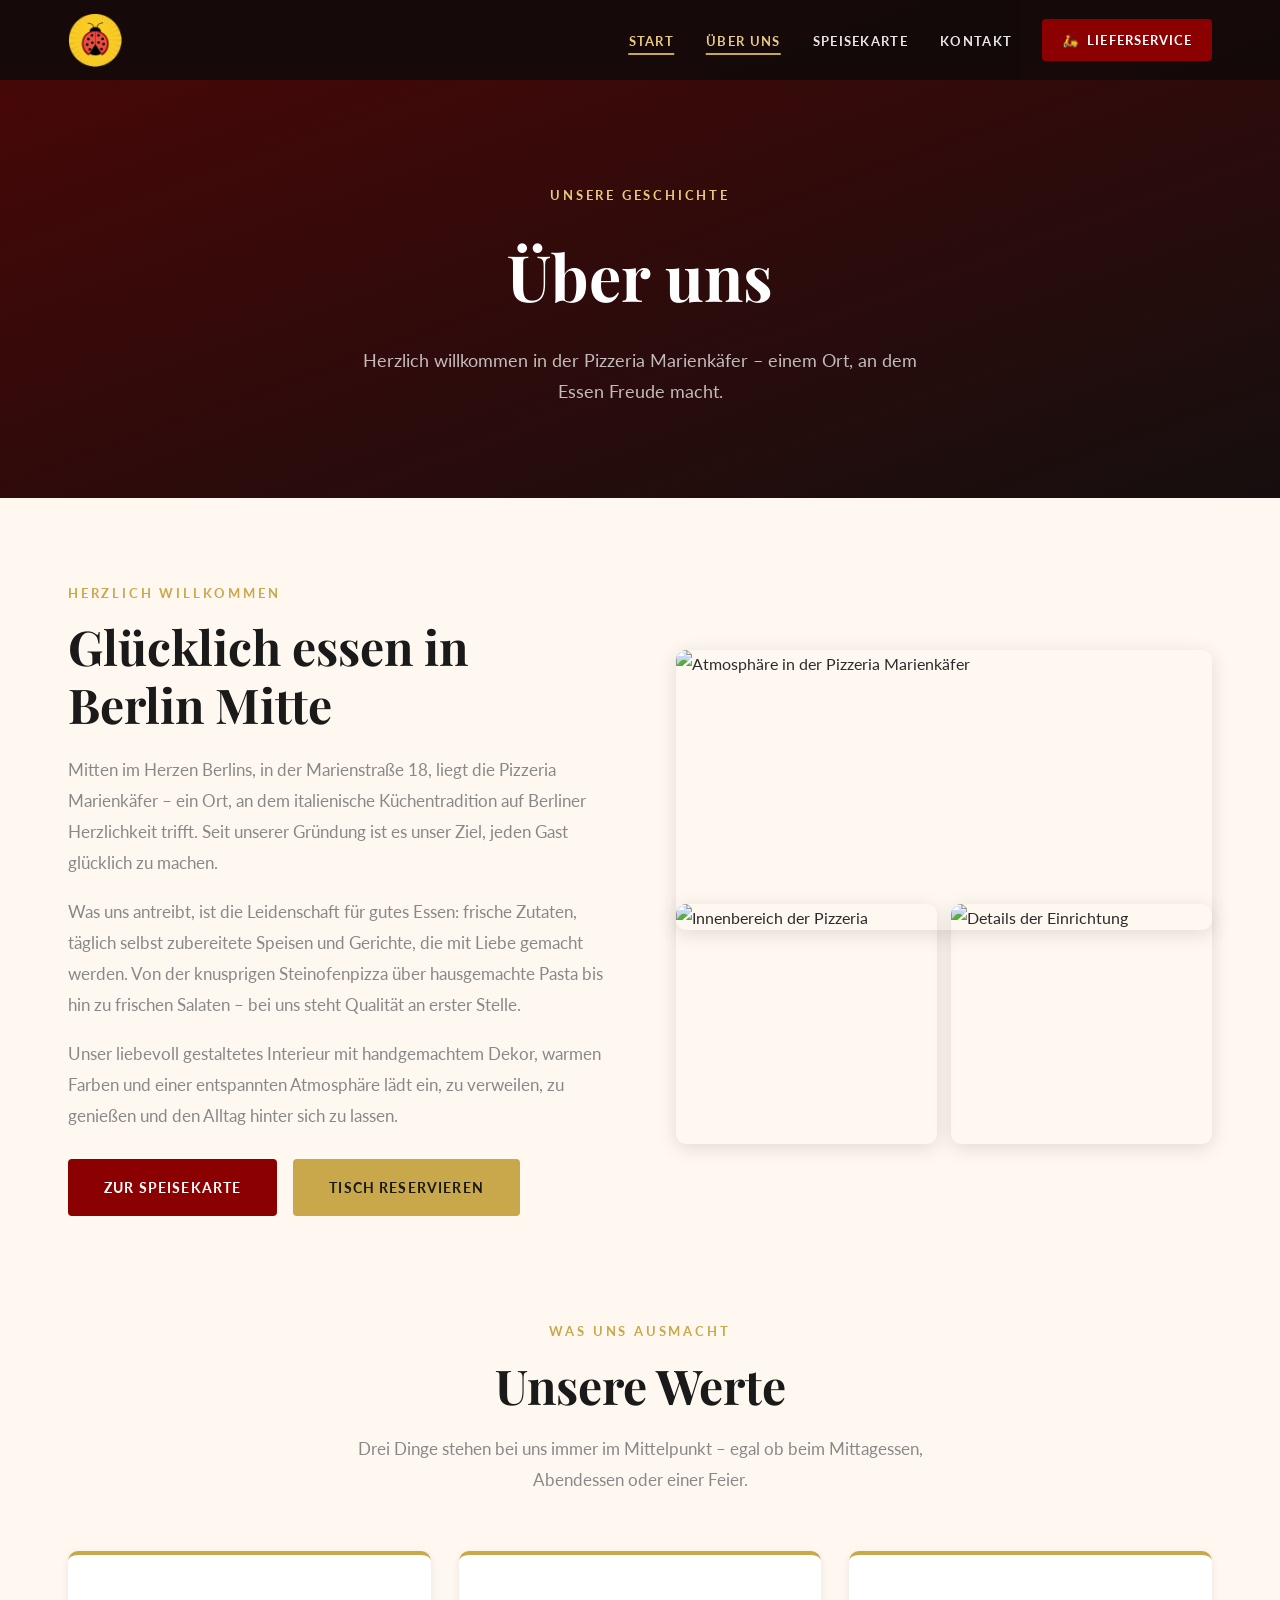
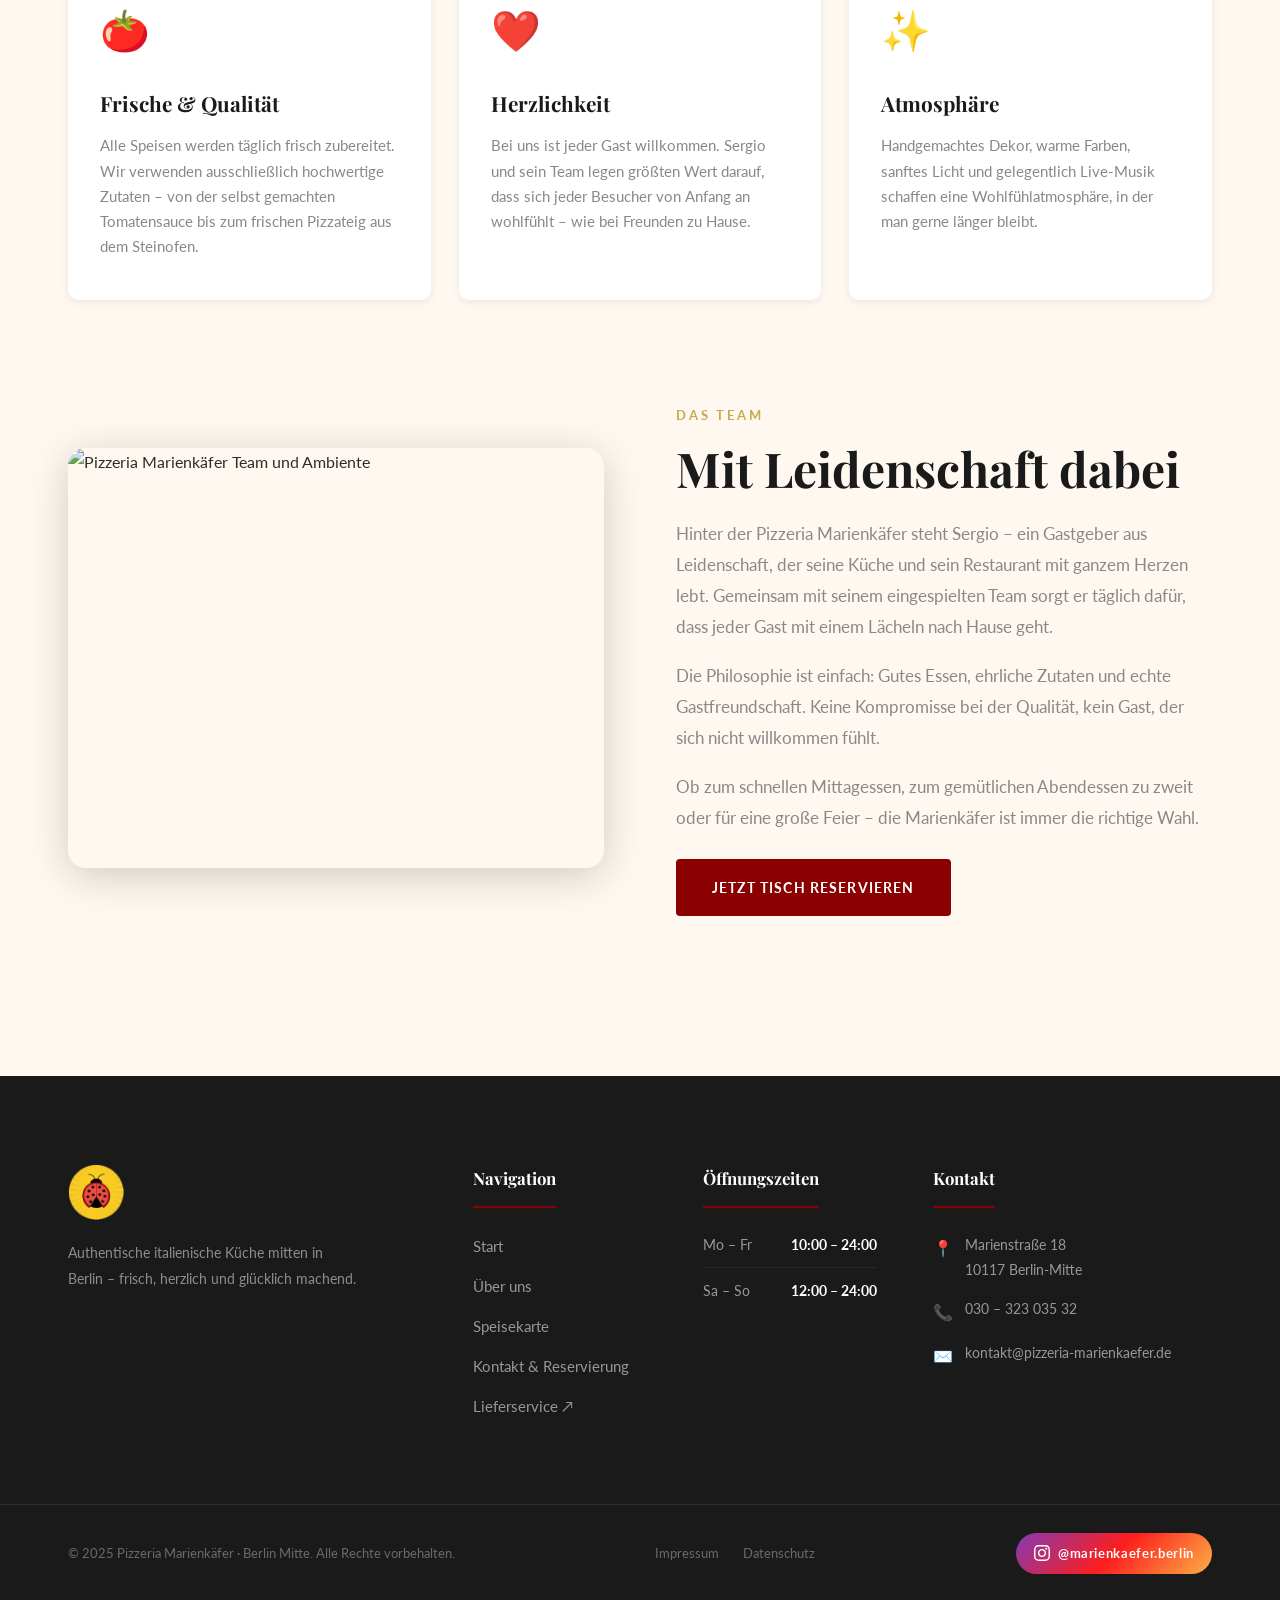
==== commit b33f1c71: "Über uns: Zitat entfernt" ====
--- a/about/index.html
+++ b/about/index.html
@@ -226,15 +226,6 @@
         </div>
       </div>
 
-      <!-- Quote -->
-      <div class="quote-block fade-in">
-        <blockquote>
-          „Wir heißen Euch in unserer Pizzeria Marienkäfer herzlich willkommen
-          und freuen uns darauf, Euch mit unseren Kreationen zu verwöhnen."
-        </blockquote>
-        <cite>— Sergio, Inhaber der Pizzeria Marienkäfer</cite>
-      </div>
-
       <!-- Values -->
       <div class="values-section">
         <div class="text-center fade-in">
--- a/css/style.css
+++ b/css/style.css
@@ -765,8 +765,8 @@
 
 .gallery-grid {
   display: grid;
-  grid-template-columns: repeat(3, 1fr);
-  grid-auto-rows: 240px;
+  grid-template-columns: repeat(2, 1fr);
+  grid-auto-rows: 340px;
   gap: 14px;
   margin-top: 56px;
 }
@@ -1412,9 +1412,7 @@
 
   .features-grid    { grid-template-columns: 1fr; }
   .menu-preview-grid { grid-template-columns: 1fr; }
-  .gallery-grid     { grid-template-columns: repeat(2, 1fr); grid-auto-rows: 180px; }
-  .gallery-item.wide  { grid-column: span 2; }
-  .gallery-item.tall  { grid-row: span 1; }
+  .gallery-grid     { grid-template-columns: repeat(2, 1fr); grid-auto-rows: 200px; }
   .events-grid      { grid-template-columns: 1fr; }
   .footer-grid      { grid-template-columns: 1fr; gap: 32px; }
   .footer-bottom    { flex-direction: column; text-align: center; }
@@ -1431,5 +1429,4 @@
 
 @media (max-width: 480px) {
   .gallery-grid { grid-template-columns: 1fr; grid-auto-rows: 200px; }
-  .gallery-item.wide { grid-column: 1; }
-}
+}
